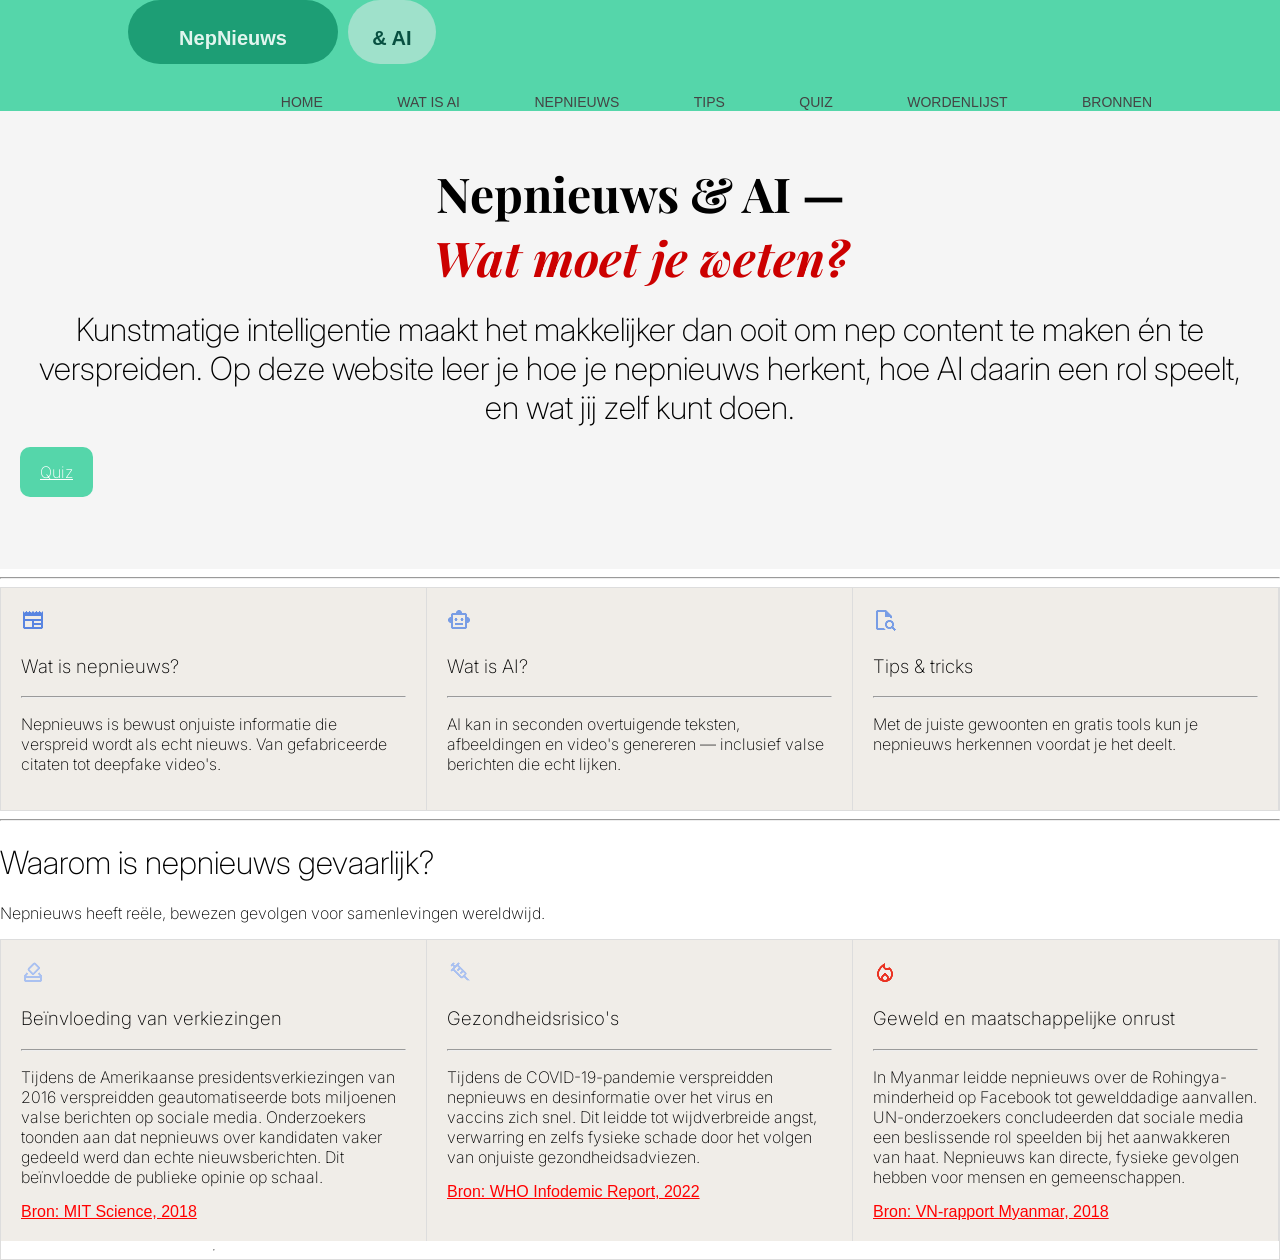
==== index.html @ a1e4bddd "first commit" ====
<!DOCTYPE html>
<html lang="en">
<head>
    <meta charset="UTF-8">
    <meta name="viewport" content="width=device-width, initial-scale=1.0">
    <meta
  name="description"
  content="Nepnieuws (of fake news) zijn volledig verzonnen verhalen die als objectief nieuwsbericht worden gepresenteerd,
   maar niet door professionele journalisten zijn geschreven of gecontroleerd.  Het wordt verspreid via websites, 
   sociale media en traditionele media met als doel geld te verdienen (via clickbait-advertenties) of de publieke opinie te beïnvloeden.." />

   <!-- Google Fonts  for the hero section-->

   <link rel="preconnect" href="https://fonts.googleapis.com">
<link rel="preconnect" href="https://fonts.gstatic.com" crossorigin>
<link href="https://fonts.googleapis.com/css2?family=Playfair+Display:ital,wght@0,400..900;1,400..900&display=swap" rel="stylesheet">
<!--.....................................................................-->


<!--google fonts for the sub-title-->

<link rel="preconnect" href="https://fonts.googleapis.com">
<link rel="preconnect" href="https://fonts.gstatic.com" crossorigin>
<link href="https://fonts.googleapis.com/css2?family=Inter:ital,opsz,wght@0,14..32,100..900;1,14..32,100..900&family=Playfair+Display&display=swap" rel="stylesheet">
<!--.....................................................................-->

                                    <link rel="stylesheet" href="styles.css" />
    <title> AI & Nepnieuws </title>
</head>
<body>
        <header>
            <div class="container">



                <!--ai generate logo (svg type)-->

                <svg width="320" height="64" viewBox="0 0 320 64" xmlns="http://www.w3.org/2000/svg">
  <!-- NepNieuws pill -->
  <rect x="0" y="0" width="210" height="64" rx="32" fill="#1D9E75"/>
  <text x="105" y="40" text-anchor="middle" dominant-baseline="middle"
        font-size="20" font-weight="700" fill="#E1F5EE" font-family="sans-serif">
    NepNieuws
  </text>

  <!-- & AI pill -->
  <rect x="220" y="0" width="88" height="64" rx="32" fill="#9FE1CB"/>
  <text x="264" y="40" text-anchor="middle" dominant-baseline="middle"
        font-size="20" font-weight="700" fill="#085041" font-family="sans-serif">
    &amp; AI
  </text>
</svg>
                <!-- juste the logo code -->




              <nav>
        <ul>
            <li> <a href="a">home</a></li>
            <li> <a href="a">Wat is AI</a></li>
            <li> <a href="a">Nepnieuws</a></li>
            <li> <a href="a">Tips</a></li>
            <li> <a href="quiz.html">Quiz</a></li>
            <li> <a href="a">wordenlijst</a></li>
            <li> <a href="a">bronnen</a></li>
        </ul>
    </nav>
        </header>

    </div>
    
    <div class="hero section">
        <h1 class="titre-main">Nepnieuws &amp; AI —</h1>
<h1 class="titre-sub">Wat moet je weten?</h1>


<h1 class="sub-title ">Kunstmatige intelligentie maakt het makkelijker dan ooit om nep content te maken én te verspreiden.
     Op deze website leer je hoe je nepnieuws herkent,
     hoe AI daarin een rol speelt, en wat jij zelf kunt doen.


        <div display="flex";gap="16px" align-items="center">
           <div style="display:flex; gap:16px; align-items:center">
  <a href="Quiz.html" class="btn btn-link">Quiz</a>
       </div>

        </div>
    </div>


    <hr>


    <div class="grid">
        <div class="card">
            <img src="imgs/icon1.png" alt="journal">
            <h3 class="title">Wat is nepnieuws?</h3>
            <hr>
            <p class="description">Nepnieuws is bewust onjuiste informatie die verspreid wordt als echt nieuws.
             Van gefabriceerde citaten tot deepfake video's.</p>

        </div>
        <div class="card">
            <img src="imgs/icon2.png" alt="bot">
            <h3 class="title">Wat is AI?</h3>
            <hr>
            <p class="description">AI kan in seconden overtuigende teksten,
                 afbeeldingen en video's genereren — inclusief valse berichten die echt lijken.</p>

            </div>
        <div class="card">
            <img src="imgs/icon3.png" alt="fake">
            <h3 class="title"> Tips &amp; tricks</h3>
            <hr>
            <p class="description">Met de juiste gewoonten en gratis tools kun je nepnieuws herkennen voordat je het deelt.</p>

        </div>
    </div>


    <hr>
    
    <h1><b></b>Waarom is nepnieuws gevaarlijk?</b></h1>
    <p>Nepnieuws heeft reële, bewezen gevolgen voor samenlevingen wereldwijd.</p>

    <div class="grid">
        <div class="card">
            <img src="imgs/icon4.png" alt="stem">
            <h3 class="title">Beïnvloeding van verkiezingen</h3>
            <hr>
            <P class="description">Tijdens de Amerikaanse presidentsverkiezingen van 2016 verspreidden geautomatiseerde bots miljoenen valse berichten op sociale media.
                                   Onderzoekers toonden aan dat nepnieuws over kandidaten vaker gedeeld werd dan echte nieuwsberichten.
                                   Dit beïnvloedde de publieke opinie op schaal.</P>
            <a href="https://science.mit.edu" class="bron" target="_blank">Bron: MIT Science, 2018</a>


        </div>
        <div class="card">
            <img src="imgs/icon5.png" alt="health">
            <h3 class="title">Gezondheidsrisico's</h3>
            <hr>
            <P class="description">Tijdens de COVID-19-pandemie verspreidden nepnieuws en desinformatie over het virus en vaccins zich snel.
                                   Dit leidde tot wijdverbreide angst, verwarring en zelfs fysieke schade door het volgen van onjuiste gezondheidsadviezen.</P>
            <a href="https://www.who.int/health-topics/infodemic" class="bron" target="_blank">Bron: WHO Infodemic Report, 2022</a>

        </div>
        <div class="card">
            <img src="imgs/icon6.png" alt="fire">
            <h3 class="title">Geweld en maatschappelijke onrust</h3>
            <hr>
            <P class="description">In Myanmar leidde nepnieuws over de Rohingya-minderheid op Facebook tot gewelddadige aanvallen.
                 UN-onderzoekers concludeerden dat sociale media een beslissende rol speelden bij het aanwakkeren van haat. Nepnieuws kan directe,
                 fysieke gevolgen hebben voor mensen en gemeenschappen.</P>
            <a href="https://www.ohchr.org/en/hr-bodies/hrc/myanmar-inquiry/myanmar-ffm-report" class="bron" target="_blank">Bron: VN-rapport Myanmar, 2018</a>

    </div>
    <hr>
</body>
</html>
---- styles.css ----
.titre-main {
  font-family: 'Playfair Display', serif;
  font-weight: 700;
  font-style: normal;
  font-size: 48px;
  color: #000000;
  margin: 0;
}

.titre-sub {
  font-family: 'Playfair Display', serif;
  font-weight: 700;
  font-style: italic;
  font-size: 48px;
  color: #CC0000;
  margin: 0;
}


.sub-title{
  font-family: "Inter", sans-serif;
  font-optical-sizing: auto;
  font-weight: 200;
  font-style: normal;
}




.hero.section {
    background-color: #f5f5f5;
    padding: 50px 20px;
    text-align: center;
}
body{
    margin: 0;
    background: #fff;
    font-family: work sans, sans-serif;
    font-weight: 400;
}
.container{
    width: 80%;
    margin: 0 auto;
}
header{
    background: #55d6aa;
}

header::after{
    content: "";
    display: table;
    clear: both;

}

.logo{
    float: left;
    padding: 10px 0;
}
nav{
    float: right;
}

nav ul{
    margin: 0;
    padding: 0;
    list-style: none;
}


nav li{
    display: inline-block;
    margin-left: 70px;
    padding-top: 25px;
}

nav a{
    color: #444;
    text-decoration: none;
    font-size: 14px;
    text-transform: uppercase;
}

nav a:hover{
    color: #000;
}

.btn{
    background: #55d6aa;
    color: #fff;
    border-radius: 10px;
    padding: 15px 20px;
    font-size: 16px;
    cursor: pointer;
    margin-top: 20px;
}


.grid{
    display: grid;
    grid-template-columns: repeat(3, 1fr);
    border: 1px solid #ddd;
}

.card{
    padding: 20px;
    background-color: #f0ede8;
    border-right: 1px solid #ddd;
}

.title{
  font-family: "Inter", sans-serif;
  font-optical-sizing: auto;
  font-weight: 200;
  font-style: normal;
}

.description{
  font-family: "Inter", sans-serif;
  font-optical-sizing: auto;
  font-weight: 200;
  font-style: normal;
}

h1{
  font-family: "Inter", sans-serif;
  font-optical-sizing: auto;
  font-weight: 200;
  font-style: normal;
}


p{
  font-family: "Inter", sans-serif;
  font-optical-sizing: auto;
  font-weight: 200;
  font-style: normal;
}


.bron{
    color: red
}
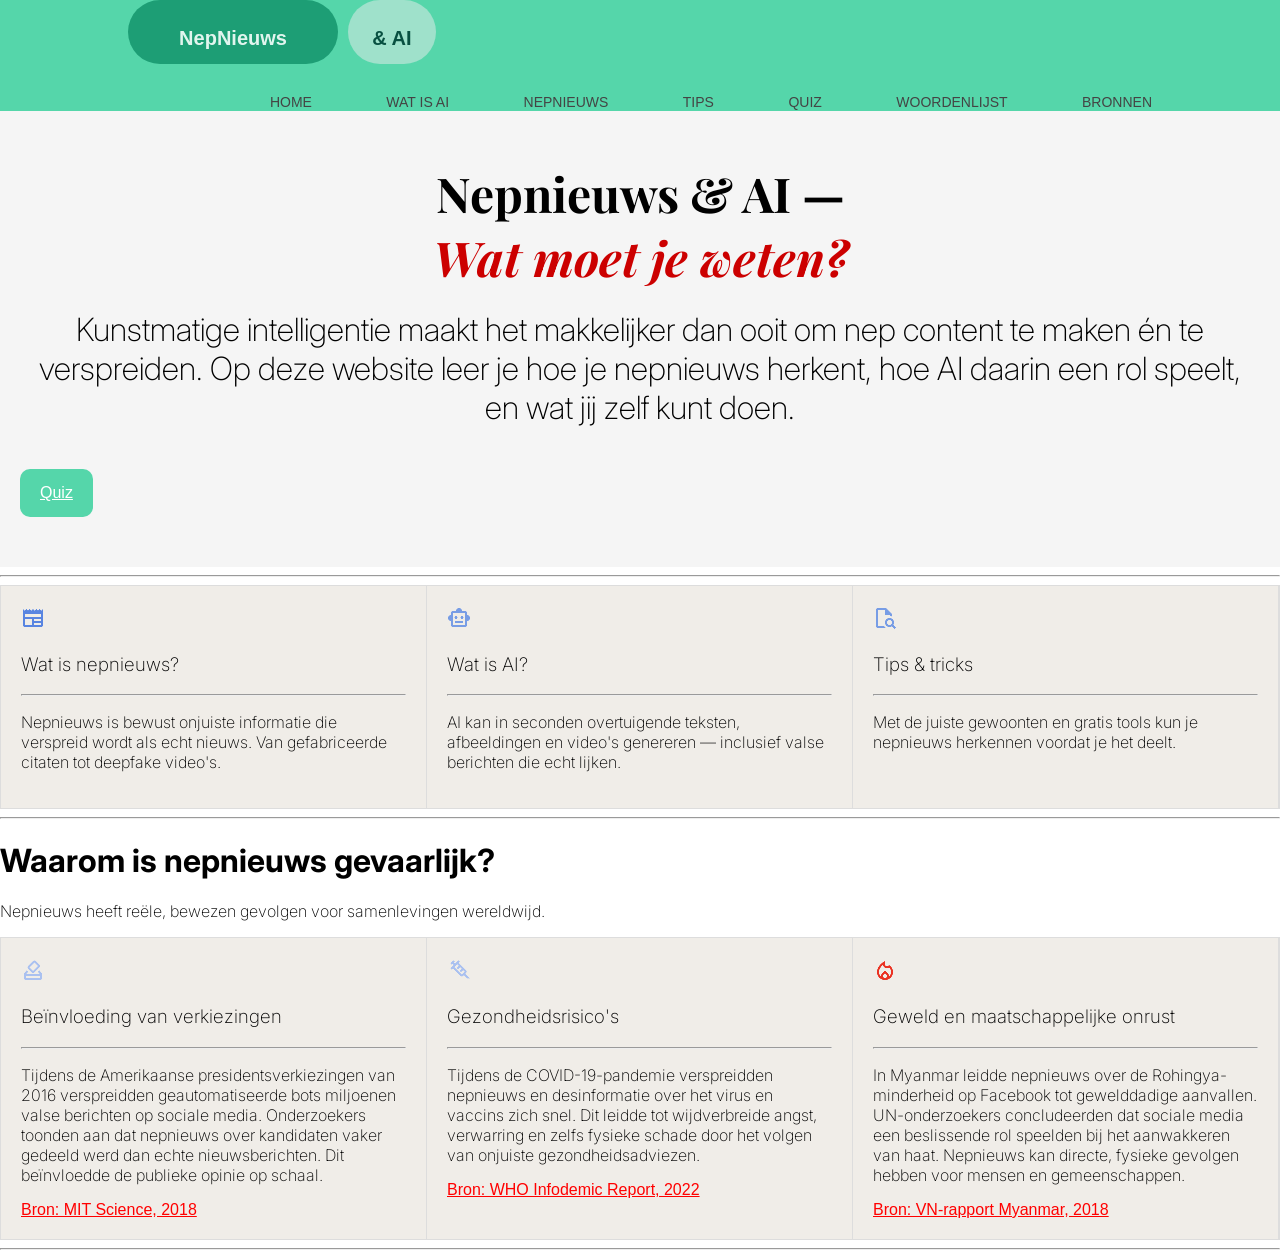
==== commit d6e110d9: "ton message" ====
--- a/index.html
+++ b/index.html
@@ -9,61 +9,43 @@
    maar niet door professionele journalisten zijn geschreven of gecontroleerd.  Het wordt verspreid via websites, 
    sociale media en traditionele media met als doel geld te verdienen (via clickbait-advertenties) of de publieke opinie te beïnvloeden.." />
 
-   <!-- Google Fonts  for the hero section-->
-
    <link rel="preconnect" href="https://fonts.googleapis.com">
 <link rel="preconnect" href="https://fonts.gstatic.com" crossorigin>
 <link href="https://fonts.googleapis.com/css2?family=Playfair+Display:ital,wght@0,400..900;1,400..900&display=swap" rel="stylesheet">
-<!--.....................................................................-->
-
-
-<!--google fonts for the sub-title-->
 
 <link rel="preconnect" href="https://fonts.googleapis.com">
 <link rel="preconnect" href="https://fonts.gstatic.com" crossorigin>
 <link href="https://fonts.googleapis.com/css2?family=Inter:ital,opsz,wght@0,14..32,100..900;1,14..32,100..900&family=Playfair+Display&display=swap" rel="stylesheet">
-<!--.....................................................................-->
 
-                                    <link rel="stylesheet" href="styles.css" />
+<link rel="stylesheet" href="styles.css" />
     <title> AI & Nepnieuws </title>
 </head>
 <body>
         <header>
             <div class="container">
 
-
-
-                <!--ai generate logo (svg type)-->
-
                 <svg width="320" height="64" viewBox="0 0 320 64" xmlns="http://www.w3.org/2000/svg">
-  <!-- NepNieuws pill -->
   <rect x="0" y="0" width="210" height="64" rx="32" fill="#1D9E75"/>
   <text x="105" y="40" text-anchor="middle" dominant-baseline="middle"
         font-size="20" font-weight="700" fill="#E1F5EE" font-family="sans-serif">
     NepNieuws
   </text>
-
-  <!-- & AI pill -->
   <rect x="220" y="0" width="88" height="64" rx="32" fill="#9FE1CB"/>
   <text x="264" y="40" text-anchor="middle" dominant-baseline="middle"
         font-size="20" font-weight="700" fill="#085041" font-family="sans-serif">
     &amp; AI
   </text>
 </svg>
-                <!-- juste the logo code -->
-
-
-
 
               <nav>
         <ul>
-            <li> <a href="a">home</a></li>
-            <li> <a href="a">Wat is AI</a></li>
-            <li> <a href="a">Nepnieuws</a></li>
-            <li> <a href="a">Tips</a></li>
-            <li> <a href="quiz.html">Quiz</a></li>
-            <li> <a href="a">wordenlijst</a></li>
-            <li> <a href="a">bronnen</a></li>
+            <li><a href="index.html">Home</a></li>
+            <li><a href="resume/Wat is ai.html">Wat is AI</a></li>
+            <li><a href="Nepnieuws/Nepnieuws.html">Nepnieuws</a></li>
+            <li><a href="resume/Tips.html">Tips</a></li>
+            <li><a href="Quiz.html">Quiz</a></li>
+            <li><a href="nepnieuws/Woordenlijst.html">Woordenlijst</a></li>
+            <li><a href="resume/Bronnen.html">Bronnen</a></li>
         </ul>
     </nav>
         </header>
@@ -74,23 +56,18 @@
         <h1 class="titre-main">Nepnieuws &amp; AI —</h1>
 <h1 class="titre-sub">Wat moet je weten?</h1>
 
-
-<h1 class="sub-title ">Kunstmatige intelligentie maakt het makkelijker dan ooit om nep content te maken én te verspreiden.
+<h1 class="sub-title">Kunstmatige intelligentie maakt het makkelijker dan ooit om nep content te maken én te verspreiden.
      Op deze website leer je hoe je nepnieuws herkent,
      hoe AI daarin een rol speelt, en wat jij zelf kunt doen.
+</h1>
 
+        <div style="display:flex; gap:16px; align-items:center">
+            <a href="Quiz.html" class="btn btn-link">Quiz</a>
+        </div>
 
-        <div display="flex";gap="16px" align-items="center">
-           <div style="display:flex; gap:16px; align-items:center">
-  <a href="Quiz.html" class="btn btn-link">Quiz</a>
-       </div>
-
-        </div>
     </div>
 
-
     <hr>
-
 
     <div class="grid">
         <div class="card">
@@ -99,7 +76,6 @@
             <hr>
             <p class="description">Nepnieuws is bewust onjuiste informatie die verspreid wordt als echt nieuws.
              Van gefabriceerde citaten tot deepfake video's.</p>
-
         </div>
         <div class="card">
             <img src="imgs/icon2.png" alt="bot">
@@ -107,21 +83,18 @@
             <hr>
             <p class="description">AI kan in seconden overtuigende teksten,
                  afbeeldingen en video's genereren — inclusief valse berichten die echt lijken.</p>
-
-            </div>
+        </div>
         <div class="card">
             <img src="imgs/icon3.png" alt="fake">
-            <h3 class="title"> Tips &amp; tricks</h3>
+            <h3 class="title">Tips &amp; tricks</h3>
             <hr>
             <p class="description">Met de juiste gewoonten en gratis tools kun je nepnieuws herkennen voordat je het deelt.</p>
-
         </div>
     </div>
 
-
     <hr>
     
-    <h1><b></b>Waarom is nepnieuws gevaarlijk?</b></h1>
+    <h1><b>Waarom is nepnieuws gevaarlijk?</b></h1>
     <p>Nepnieuws heeft reële, bewezen gevolgen voor samenlevingen wereldwijd.</p>
 
     <div class="grid">
@@ -129,32 +102,30 @@
             <img src="imgs/icon4.png" alt="stem">
             <h3 class="title">Beïnvloeding van verkiezingen</h3>
             <hr>
-            <P class="description">Tijdens de Amerikaanse presidentsverkiezingen van 2016 verspreidden geautomatiseerde bots miljoenen valse berichten op sociale media.
+            <p class="description">Tijdens de Amerikaanse presidentsverkiezingen van 2016 verspreidden geautomatiseerde bots miljoenen valse berichten op sociale media.
                                    Onderzoekers toonden aan dat nepnieuws over kandidaten vaker gedeeld werd dan echte nieuwsberichten.
-                                   Dit beïnvloedde de publieke opinie op schaal.</P>
+                                   Dit beïnvloedde de publieke opinie op schaal.</p>
             <a href="https://science.mit.edu" class="bron" target="_blank">Bron: MIT Science, 2018</a>
-
-
         </div>
         <div class="card">
             <img src="imgs/icon5.png" alt="health">
             <h3 class="title">Gezondheidsrisico's</h3>
             <hr>
-            <P class="description">Tijdens de COVID-19-pandemie verspreidden nepnieuws en desinformatie over het virus en vaccins zich snel.
-                                   Dit leidde tot wijdverbreide angst, verwarring en zelfs fysieke schade door het volgen van onjuiste gezondheidsadviezen.</P>
+            <p class="description">Tijdens de COVID-19-pandemie verspreidden nepnieuws en desinformatie over het virus en vaccins zich snel.
+                                   Dit leidde tot wijdverbreide angst, verwarring en zelfs fysieke schade door het volgen van onjuiste gezondheidsadviezen.</p>
             <a href="https://www.who.int/health-topics/infodemic" class="bron" target="_blank">Bron: WHO Infodemic Report, 2022</a>
-
         </div>
         <div class="card">
             <img src="imgs/icon6.png" alt="fire">
             <h3 class="title">Geweld en maatschappelijke onrust</h3>
             <hr>
-            <P class="description">In Myanmar leidde nepnieuws over de Rohingya-minderheid op Facebook tot gewelddadige aanvallen.
+            <p class="description">In Myanmar leidde nepnieuws over de Rohingya-minderheid op Facebook tot gewelddadige aanvallen.
                  UN-onderzoekers concludeerden dat sociale media een beslissende rol speelden bij het aanwakkeren van haat. Nepnieuws kan directe,
-                 fysieke gevolgen hebben voor mensen en gemeenschappen.</P>
+                 fysieke gevolgen hebben voor mensen en gemeenschappen.</p>
             <a href="https://www.ohchr.org/en/hr-bodies/hrc/myanmar-inquiry/myanmar-ffm-report" class="bron" target="_blank">Bron: VN-rapport Myanmar, 2018</a>
+        </div>
+    </div>
 
-    </div>
     <hr>
 </body>
 </html>
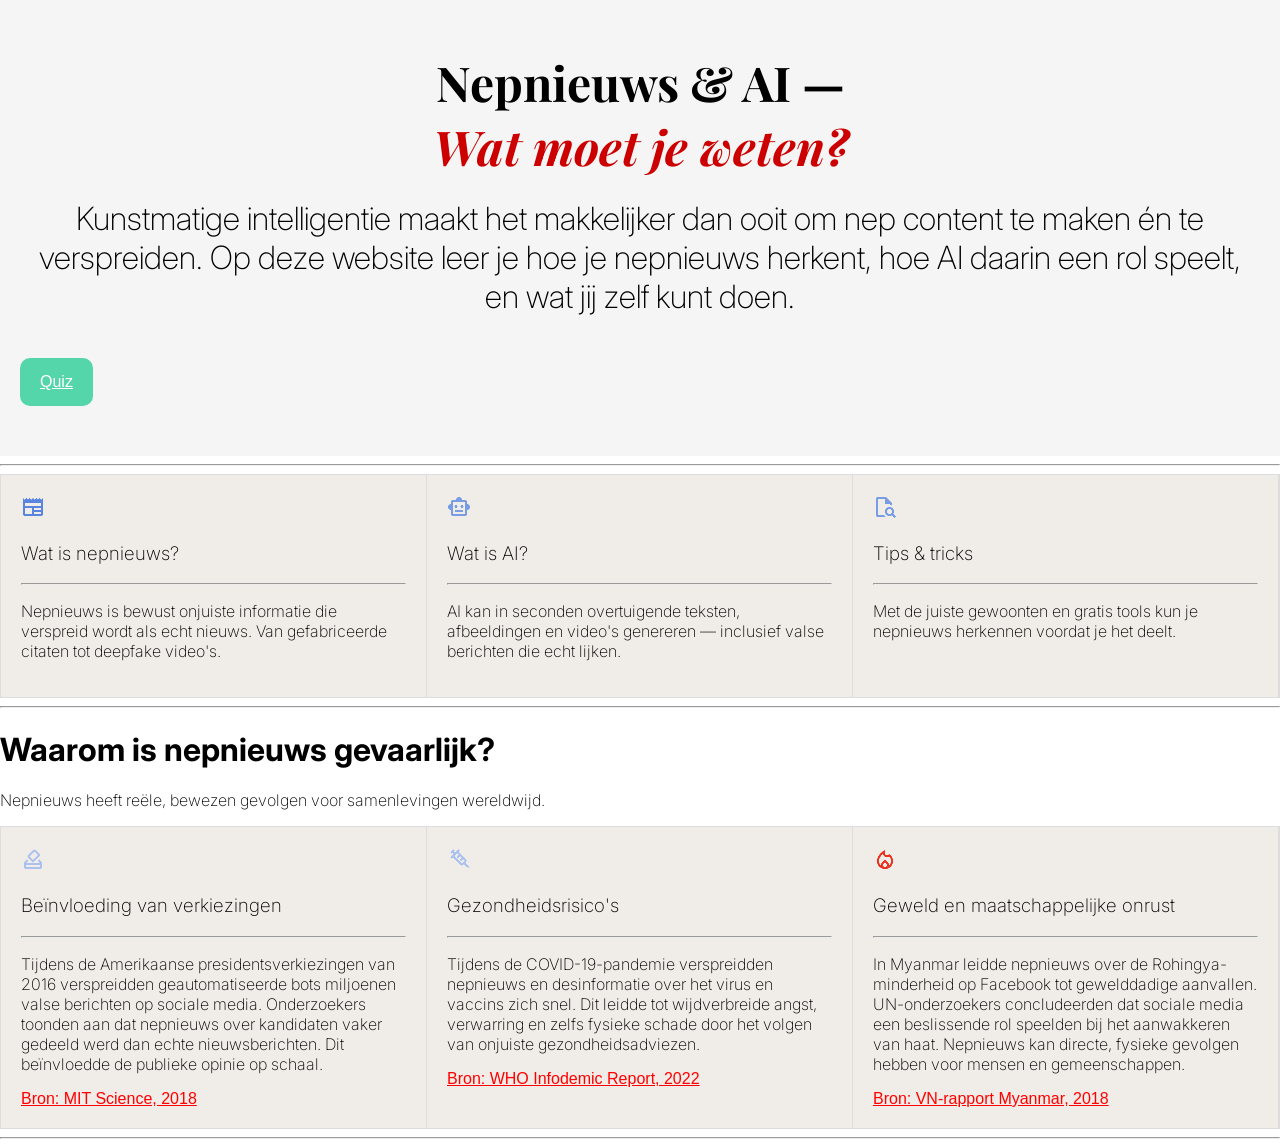
==== commit 3b5a5628: "ton message" ====
--- a/index.html
+++ b/index.html
@@ -21,34 +21,7 @@
     <title> AI & Nepnieuws </title>
 </head>
 <body>
-        <header>
-            <div class="container">
-
-                <svg width="320" height="64" viewBox="0 0 320 64" xmlns="http://www.w3.org/2000/svg">
-  <rect x="0" y="0" width="210" height="64" rx="32" fill="#1D9E75"/>
-  <text x="105" y="40" text-anchor="middle" dominant-baseline="middle"
-        font-size="20" font-weight="700" fill="#E1F5EE" font-family="sans-serif">
-    NepNieuws
-  </text>
-  <rect x="220" y="0" width="88" height="64" rx="32" fill="#9FE1CB"/>
-  <text x="264" y="40" text-anchor="middle" dominant-baseline="middle"
-        font-size="20" font-weight="700" fill="#085041" font-family="sans-serif">
-    &amp; AI
-  </text>
-</svg>
-
-              <nav>
-        <ul>
-            <li><a href="index.html">Home</a></li>
-            <li><a href="resume/Wat is ai.html">Wat is AI</a></li>
-            <li><a href="Nepnieuws/Nepnieuws.html">Nepnieuws</a></li>
-            <li><a href="resume/Tips.html">Tips</a></li>
-            <li><a href="Quiz.html">Quiz</a></li>
-            <li><a href="nepnieuws/Woordenlijst.html">Woordenlijst</a></li>
-            <li><a href="resume/Bronnen.html">Bronnen</a></li>
-        </ul>
-    </nav>
-        </header>
+ 
 
     </div>
     
